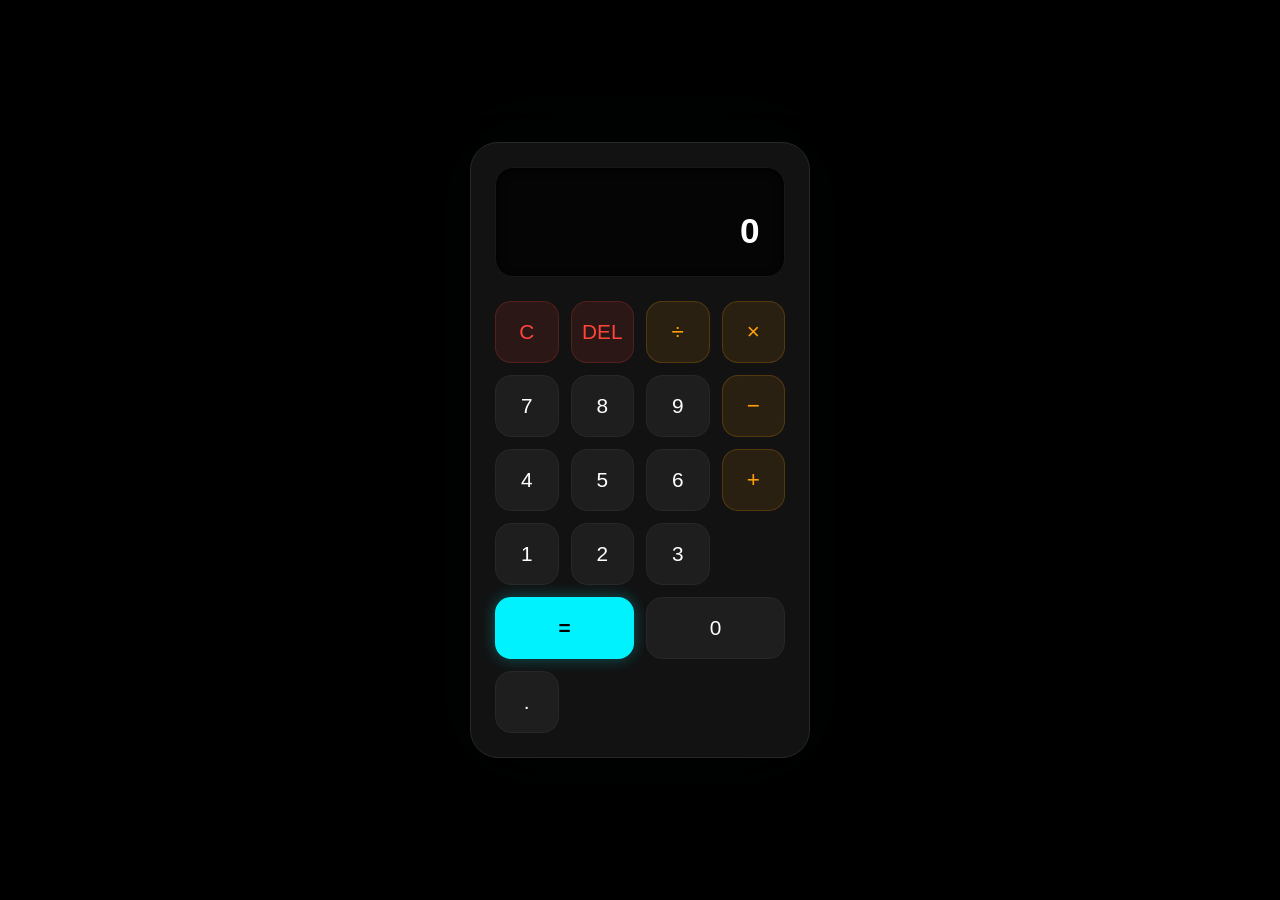
==== Calculator/index.html @ 09d50ef8 "Add files via upload" ====
<!DOCTYPE html>
<html lang="en">
<head>
  <meta charset="UTF-8">
  <meta name="viewport" content="width=device-width, initial-scale=1.0">
  <title> Calculator</title>
  <style>
    :root {
      --bg-dark: #000000;
      --card-bg: #121212;
      --display-bg: #050505;
      --btn-bg: #1e1e1e;
      --btn-hover: #2d2d2d;
      --btn-active: #383838;
      
      --accent-cyan: #00f2fe;
      --accent-orange: #ff9f0a;
      --accent-red: #ff453a;
      --text-primary: #ffffff;
      --text-secondary: #a1a1aa;
    }

    * {
      box-sizing: border-box;
      margin: 0;
      padding: 0;
      font-family: 'SF Pro Display', -apple-system, BlinkMacSystemFont, 'Segoe UI', Roboto, sans-serif;
    }

    body {
      display: flex;
      justify-content: center;
      align-items: center;
      min-height: 100vh;
      background-color: var(--bg-dark);
      color: var(--text-primary);
    }

    .calculator {
      width: 340px;
      padding: 24px;
      border-radius: 28px;
      background: var(--card-bg);
      border: 1px solid #27272a;
      box-shadow: 0 20px 40px rgba(0, 0, 0, 0.8),
                  0 0 80px rgba(0, 242, 254, 0.03);
    }

    .display {
      background: var(--display-bg);
      border-radius: 18px;
      padding: 20px 24px;
      margin-bottom: 24px;
      text-align: right;
      border: 1px solid #18181b;
      box-shadow: inset 0 2px 8px rgba(0, 0, 0, 0.9);
    }

    .expression {
      color: var(--text-secondary);
      font-size: 0.95rem;
      min-height: 1.4rem;
      letter-spacing: 0.5px;
    }

    .result {
      color: var(--text-primary);
      font-size: 2.2rem;
      font-weight: 600;
      min-height: 2.8rem;
      word-wrap: break-word;
      word-break: break-all;
      letter-spacing: 0.5px;
    }

    .buttons {
      display: grid;
      grid-template-columns: repeat(4, 1fr);
      gap: 12px;
    }

    button {
      height: 62px;
      font-size: 1.3rem;
      font-weight: 500;
      border: 1px solid #27272a;
      border-radius: 16px;
      background: var(--btn-bg);
      color: var(--text-primary);
      cursor: pointer;
      transition: all 0.15s ease;
      user-select: none;
    }

    button:hover {
      background: var(--btn-hover);
      border-color: #3f3f46;
      transform: translateY(-1px);
    }

    button:active {
      transform: translateY(1px);
      background: var(--btn-active);
    }

    /* Clear / Delete Buttons */
    button.action {
      color: var(--accent-red);
      background: rgba(255, 69, 58, 0.1);
      border-color: rgba(255, 69, 58, 0.2);
    }

    button.action:hover {
      background: rgba(255, 69, 58, 0.2);
      border-color: rgba(255, 69, 58, 0.4);
    }

    /* Arithmetic Operators */
    button.operator {
      color: var(--accent-orange);
      background: rgba(255, 159, 10, 0.1);
      border-color: rgba(255, 159, 10, 0.2);
      font-size: 1.4rem;
    }

    button.operator:hover {
      background: rgba(255, 159, 10, 0.2);
      border-color: rgba(255, 159, 10, 0.4);
    }

    /* Equals Button */
    button.equals {
      background: var(--accent-cyan);
      color: #000000;
      border: none;
      grid-column: span 2;
      font-weight: 700;
      box-shadow: 0 0 15px rgba(0, 242, 254, 0.3);
    }

    button.equals:hover {
      background: #38f9d7;
      box-shadow: 0 0 25px rgba(0, 242, 254, 0.5);
    }
  </style>
</head>
<body>

  <div class="calculator">
    <div class="display">
      <div id="expression" class="expression"></div>
      <div id="result" class="result">0</div>
    </div>
    <div class="buttons">
      <button class="action" onclick="clearDisplay()">C</button>
      <button class="action" onclick="deleteLast()">DEL</button>
      <button class="operator" onclick="appendOperator('/')">&divide;</button>
      <button class="operator" onclick="appendOperator('*')">&times;</button>

      <button onclick="appendNumber('7')">7</button>
      <button onclick="appendNumber('8')">8</button>
      <button onclick="appendNumber('9')">9</button>
      <button class="operator" onclick="appendOperator('-')">&minus;</button>

      <button onclick="appendNumber('4')">4</button>
      <button onclick="appendNumber('5')">5</button>
      <button onclick="appendNumber('6')">6</button>
      <button class="operator" onclick="appendOperator('+')">+</button>

      <button onclick="appendNumber('1')">1</button>
      <button onclick="appendNumber('2')">2</button>
      <button onclick="appendNumber('3')">3</button>
      <button class="equals" onclick="calculate()">=</button>

      <button onclick="appendNumber('0')" style="grid-column: span 2;">0</button>
      <button onclick="appendDecimal('.')">.</button>
    </div>
  </div>

  <script>
    const expressionEl = document.getElementById('expression');
    const resultEl = document.getElementById('result');

    let currentInput = '0';
    let previousInput = '';
    let operator = null;
    let shouldResetResult = false;

    function updateDisplay() {
      resultEl.textContent = currentInput;
      if (operator !== null) {
        const symbol = operator === '*' ? '×' : operator === '/' ? '÷' : operator === '-' ? '−' : '+';
        expressionEl.textContent = `${previousInput} ${symbol}`;
      } else {
        expressionEl.textContent = '';
      }
    }

    function appendNumber(number) {
      if (currentInput === '0' || shouldResetResult) {
        currentInput = number;
        shouldResetResult = false;
      } else {
        currentInput += number;
      }
      updateDisplay();
    }

    function appendDecimal() {
      if (shouldResetResult) {
        currentInput = '0.';
        shouldResetResult = false;
      } else if (!currentInput.includes('.')) {
        currentInput += '.';
      }
      updateDisplay();
    }

    function appendOperator(op) {
      if (operator !== null && !shouldResetResult) {
        calculate();
      }
      previousInput = currentInput;
      operator = op;
      shouldResetResult = true;
      updateDisplay();
    }

    function calculate() {
      if (operator === null || shouldResetResult) return;

      const prev = parseFloat(previousInput);
      const current = parseFloat(currentInput);
      let res = 0;

      switch (operator) {
        case '+': res = prev + current; break;
        case '-': res = prev - current; break;
        case '*': res = prev * current; break;
        case '/': 
          if (current === 0) {
            currentInput = 'Error';
            operator = null;
            previousInput = '';
            shouldResetResult = true;
            updateDisplay();
            return;
          }
          res = prev / current; 
          break;
      }

      currentInput = Math.round(res * 1000000) / 1000000 + '';
      operator = null;
      previousInput = '';
      shouldResetResult = true;
      updateDisplay();
    }

    function clearDisplay() {
      currentInput = '0';
      previousInput = '';
      operator = null;
      shouldResetResult = false;
      updateDisplay();
    }

    function deleteLast() {
      if (shouldResetResult) return;
      if (currentInput.length === 1) {
        currentInput = '0';
      } else {
        currentInput = currentInput.slice(0, -1);
      }
      updateDisplay();
    }

    // Keyboard support
    document.addEventListener('keydown', (e) => {
      if (e.key >= '0' && e.key <= '9') appendNumber(e.key);
      if (e.key === '.') appendDecimal();
      if (e.key === '+' || e.key === '-') appendOperator(e.key);
      if (e.key === '*') appendOperator('*');
      if (e.key === '/') {
        e.preventDefault();
        appendOperator('/');
      }
      if (e.key === 'Enter' || e.key === '=') {
        e.preventDefault();
        calculate();
      }
      if (e.key === 'Backspace') deleteLast();
      if (e.key === 'Escape') clearDisplay();
    });
  </script>
</body>
</html>
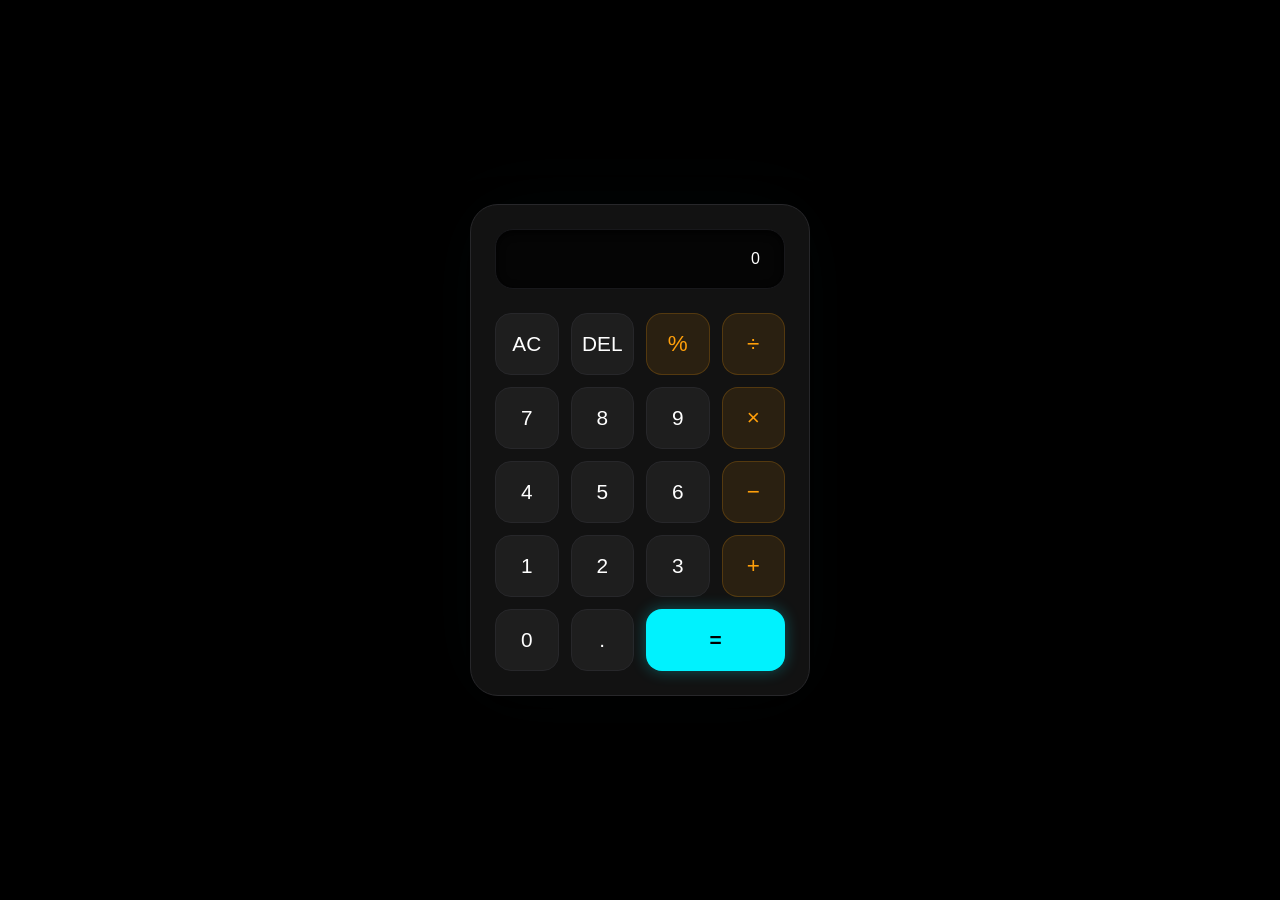
==== commit e4319a12: "Update index.html" ====
--- a/Calculator/index.html
+++ b/Calculator/index.html
@@ -1,297 +1,62 @@
-<!DOCTYPE html>
+<!doctype html>
 <html lang="en">
-<head>
-  <meta charset="UTF-8">
-  <meta name="viewport" content="width=device-width, initial-scale=1.0">
-  <title> Calculator</title>
-  <style>
-    :root {
-      --bg-dark: #000000;
-      --card-bg: #121212;
-      --display-bg: #050505;
-      --btn-bg: #1e1e1e;
-      --btn-hover: #2d2d2d;
-      --btn-active: #383838;
-      
-      --accent-cyan: #00f2fe;
-      --accent-orange: #ff9f0a;
-      --accent-red: #ff453a;
-      --text-primary: #ffffff;
-      --text-secondary: #a1a1aa;
-    }
+  <head>
+    <meta charset="UTF-8" />
+    <meta name="viewport" content="width=device-width, initial-scale=1.0" />
 
-    * {
-      box-sizing: border-box;
-      margin: 0;
-      padding: 0;
-      font-family: 'SF Pro Display', -apple-system, BlinkMacSystemFont, 'Segoe UI', Roboto, sans-serif;
-    }
+    <title>Calculator</title>
 
-    body {
-      display: flex;
-      justify-content: center;
-      align-items: center;
-      min-height: 100vh;
-      background-color: var(--bg-dark);
-      color: var(--text-primary);
-    }
+    <link rel="stylesheet" href="style.css" />
+  </head>
 
-    .calculator {
-      width: 340px;
-      padding: 24px;
-      border-radius: 28px;
-      background: var(--card-bg);
-      border: 1px solid #27272a;
-      box-shadow: 0 20px 40px rgba(0, 0, 0, 0.8),
-                  0 0 80px rgba(0, 242, 254, 0.03);
-    }
+  <body>
+    <div class="calculator">
+   
+      <div class="display">
+        <div id="previous"></div>
+        <div id="current">0</div>
+      </div>
+      <div class="buttons">
+        <button class="btn clear" data-action="clear">AC</button>
 
-    .display {
-      background: var(--display-bg);
-      border-radius: 18px;
-      padding: 20px 24px;
-      margin-bottom: 24px;
-      text-align: right;
-      border: 1px solid #18181b;
-      box-shadow: inset 0 2px 8px rgba(0, 0, 0, 0.9);
-    }
+        <button class="btn delete" data-action="delete">DEL</button>
 
-    .expression {
-      color: var(--text-secondary);
-      font-size: 0.95rem;
-      min-height: 1.4rem;
-      letter-spacing: 0.5px;
-    }
+        <button class="btn operator" data-operator="%">%</button>
 
-    .result {
-      color: var(--text-primary);
-      font-size: 2.2rem;
-      font-weight: 600;
-      min-height: 2.8rem;
-      word-wrap: break-word;
-      word-break: break-all;
-      letter-spacing: 0.5px;
-    }
+        <button class="btn operator" data-operator="/">÷</button>
 
-    .buttons {
-      display: grid;
-      grid-template-columns: repeat(4, 1fr);
-      gap: 12px;
-    }
+        <button class="btn number" data-number="7">7</button>
 
-    button {
-      height: 62px;
-      font-size: 1.3rem;
-      font-weight: 500;
-      border: 1px solid #27272a;
-      border-radius: 16px;
-      background: var(--btn-bg);
-      color: var(--text-primary);
-      cursor: pointer;
-      transition: all 0.15s ease;
-      user-select: none;
-    }
+        <button class="btn number" data-number="8">8</button>
 
-    button:hover {
-      background: var(--btn-hover);
-      border-color: #3f3f46;
-      transform: translateY(-1px);
-    }
+        <button class="btn number" data-number="9">9</button>
 
-    button:active {
-      transform: translateY(1px);
-      background: var(--btn-active);
-    }
+        <button class="btn operator" data-operator="*">×</button>
 
-    /* Clear / Delete Buttons */
-    button.action {
-      color: var(--accent-red);
-      background: rgba(255, 69, 58, 0.1);
-      border-color: rgba(255, 69, 58, 0.2);
-    }
+        <button class="btn number" data-number="4">4</button>
 
-    button.action:hover {
-      background: rgba(255, 69, 58, 0.2);
-      border-color: rgba(255, 69, 58, 0.4);
-    }
+        <button class="btn number" data-number="5">5</button>
 
-    /* Arithmetic Operators */
-    button.operator {
-      color: var(--accent-orange);
-      background: rgba(255, 159, 10, 0.1);
-      border-color: rgba(255, 159, 10, 0.2);
-      font-size: 1.4rem;
-    }
+        <button class="btn number" data-number="6">6</button>
 
-    button.operator:hover {
-      background: rgba(255, 159, 10, 0.2);
-      border-color: rgba(255, 159, 10, 0.4);
-    }
+        <button class="btn operator" data-operator="-">−</button>
 
-    /* Equals Button */
-    button.equals {
-      background: var(--accent-cyan);
-      color: #000000;
-      border: none;
-      grid-column: span 2;
-      font-weight: 700;
-      box-shadow: 0 0 15px rgba(0, 242, 254, 0.3);
-    }
+        <button class="btn number" data-number="1">1</button>
 
-    button.equals:hover {
-      background: #38f9d7;
-      box-shadow: 0 0 25px rgba(0, 242, 254, 0.5);
-    }
-  </style>
-</head>
-<body>
+        <button class="btn number" data-number="2">2</button>
 
-  <div class="calculator">
-    <div class="display">
-      <div id="expression" class="expression"></div>
-      <div id="result" class="result">0</div>
+        <button class="btn number" data-number="3">3</button>
+
+        <button class="btn operator" data-operator="+">+</button>
+
+        <button class="btn number zero" data-number="0">0</button>
+
+        <button class="btn number" data-number=".">.</button>
+
+        <button class="btn equals" data-action="equals">=</button>
+      </div>
     </div>
-    <div class="buttons">
-      <button class="action" onclick="clearDisplay()">C</button>
-      <button class="action" onclick="deleteLast()">DEL</button>
-      <button class="operator" onclick="appendOperator('/')">&divide;</button>
-      <button class="operator" onclick="appendOperator('*')">&times;</button>
 
-      <button onclick="appendNumber('7')">7</button>
-      <button onclick="appendNumber('8')">8</button>
-      <button onclick="appendNumber('9')">9</button>
-      <button class="operator" onclick="appendOperator('-')">&minus;</button>
-
-      <button onclick="appendNumber('4')">4</button>
-      <button onclick="appendNumber('5')">5</button>
-      <button onclick="appendNumber('6')">6</button>
-      <button class="operator" onclick="appendOperator('+')">+</button>
-
-      <button onclick="appendNumber('1')">1</button>
-      <button onclick="appendNumber('2')">2</button>
-      <button onclick="appendNumber('3')">3</button>
-      <button class="equals" onclick="calculate()">=</button>
-
-      <button onclick="appendNumber('0')" style="grid-column: span 2;">0</button>
-      <button onclick="appendDecimal('.')">.</button>
-    </div>
-  </div>
-
-  <script>
-    const expressionEl = document.getElementById('expression');
-    const resultEl = document.getElementById('result');
-
-    let currentInput = '0';
-    let previousInput = '';
-    let operator = null;
-    let shouldResetResult = false;
-
-    function updateDisplay() {
-      resultEl.textContent = currentInput;
-      if (operator !== null) {
-        const symbol = operator === '*' ? '×' : operator === '/' ? '÷' : operator === '-' ? '−' : '+';
-        expressionEl.textContent = `${previousInput} ${symbol}`;
-      } else {
-        expressionEl.textContent = '';
-      }
-    }
-
-    function appendNumber(number) {
-      if (currentInput === '0' || shouldResetResult) {
-        currentInput = number;
-        shouldResetResult = false;
-      } else {
-        currentInput += number;
-      }
-      updateDisplay();
-    }
-
-    function appendDecimal() {
-      if (shouldResetResult) {
-        currentInput = '0.';
-        shouldResetResult = false;
-      } else if (!currentInput.includes('.')) {
-        currentInput += '.';
-      }
-      updateDisplay();
-    }
-
-    function appendOperator(op) {
-      if (operator !== null && !shouldResetResult) {
-        calculate();
-      }
-      previousInput = currentInput;
-      operator = op;
-      shouldResetResult = true;
-      updateDisplay();
-    }
-
-    function calculate() {
-      if (operator === null || shouldResetResult) return;
-
-      const prev = parseFloat(previousInput);
-      const current = parseFloat(currentInput);
-      let res = 0;
-
-      switch (operator) {
-        case '+': res = prev + current; break;
-        case '-': res = prev - current; break;
-        case '*': res = prev * current; break;
-        case '/': 
-          if (current === 0) {
-            currentInput = 'Error';
-            operator = null;
-            previousInput = '';
-            shouldResetResult = true;
-            updateDisplay();
-            return;
-          }
-          res = prev / current; 
-          break;
-      }
-
-      currentInput = Math.round(res * 1000000) / 1000000 + '';
-      operator = null;
-      previousInput = '';
-      shouldResetResult = true;
-      updateDisplay();
-    }
-
-    function clearDisplay() {
-      currentInput = '0';
-      previousInput = '';
-      operator = null;
-      shouldResetResult = false;
-      updateDisplay();
-    }
-
-    function deleteLast() {
-      if (shouldResetResult) return;
-      if (currentInput.length === 1) {
-        currentInput = '0';
-      } else {
-        currentInput = currentInput.slice(0, -1);
-      }
-      updateDisplay();
-    }
-
-    // Keyboard support
-    document.addEventListener('keydown', (e) => {
-      if (e.key >= '0' && e.key <= '9') appendNumber(e.key);
-      if (e.key === '.') appendDecimal();
-      if (e.key === '+' || e.key === '-') appendOperator(e.key);
-      if (e.key === '*') appendOperator('*');
-      if (e.key === '/') {
-        e.preventDefault();
-        appendOperator('/');
-      }
-      if (e.key === 'Enter' || e.key === '=') {
-        e.preventDefault();
-        calculate();
-      }
-      if (e.key === 'Backspace') deleteLast();
-      if (e.key === 'Escape') clearDisplay();
-    });
-  </script>
-</body>
-</html>+    <script src="script.js"></script>
+  </body>
+</html>
--- a/Calculator/style.css
+++ b/Calculator/style.css
@@ -0,0 +1,137 @@
+    :root {
+      --bg-dark: #000000;
+      --card-bg: #121212;
+      --display-bg: #050505;
+      --btn-bg: #1e1e1e;
+      --btn-hover: #2d2d2d;
+      --btn-active: #383838;
+      
+      --accent-cyan: #00f2fe;
+      --accent-orange: #ff9f0a;
+      --accent-red: #ff453a;
+      --text-primary: #ffffff;
+      --text-secondary: #a1a1aa;
+    }
+
+    * {
+      box-sizing: border-box;
+      margin: 0;
+      padding: 0;
+      font-family: 'SF Pro Display', -apple-system, BlinkMacSystemFont, 'Segoe UI', Roboto, sans-serif;
+    }
+
+    body {
+      display: flex;
+      justify-content: center;
+      align-items: center;
+      min-height: 100vh;
+      background-color: var(--bg-dark);
+      color: var(--text-primary);
+    }
+
+    .calculator {
+      width: 340px;
+      padding: 24px;
+      border-radius: 28px;
+      background: var(--card-bg);
+      border: 1px solid #27272a;
+      box-shadow: 0 20px 40px rgba(0, 0, 0, 0.8),
+                  0 0 80px rgba(0, 242, 254, 0.03);
+    }
+
+    .display {
+      background: var(--display-bg);
+      border-radius: 18px;
+      padding: 20px 24px;
+      margin-bottom: 24px;
+      text-align: right;
+      border: 1px solid #18181b;
+      box-shadow: inset 0 2px 8px rgba(0, 0, 0, 0.9);
+    }
+
+    .expression {
+      color: var(--text-secondary);
+      font-size: 0.95rem;
+      min-height: 1.4rem;
+      letter-spacing: 0.5px;
+    }
+
+    .result {
+      color: var(--text-primary);
+      font-size: 2.2rem;
+      font-weight: 600;
+      min-height: 2.8rem;
+      word-wrap: break-word;
+      word-break: break-all;
+      letter-spacing: 0.5px;
+    }
+
+    .buttons {
+      display: grid;
+      grid-template-columns: repeat(4, 1fr);
+      gap: 12px;
+    }
+
+    button {
+      height: 62px;
+      font-size: 1.3rem;
+      font-weight: 500;
+      border: 1px solid #27272a;
+      border-radius: 16px;
+      background: var(--btn-bg);
+      color: var(--text-primary);
+      cursor: pointer;
+      transition: all 0.15s ease;
+      user-select: none;
+    }
+
+    button:hover {
+      background: var(--btn-hover);
+      border-color: #3f3f46;
+      transform: translateY(-1px);
+    }
+
+    button:active {
+      transform: translateY(1px);
+      background: var(--btn-active);
+    }
+
+  
+    button.action {
+      color: var(--accent-red);
+      background: rgba(255, 69, 58, 0.1);
+      border-color: rgba(255, 69, 58, 0.2);
+    }
+
+    button.action:hover {
+      background: rgba(255, 69, 58, 0.2);
+      border-color: rgba(255, 69, 58, 0.4);
+    }
+
+
+    button.operator {
+      color: var(--accent-orange);
+      background: rgba(255, 159, 10, 0.1);
+      border-color: rgba(255, 159, 10, 0.2);
+      font-size: 1.4rem;
+    }
+
+    button.operator:hover {
+      background: rgba(255, 159, 10, 0.2);
+      border-color: rgba(255, 159, 10, 0.4);
+    }
+
+
+    button.equals {
+      background: var(--accent-cyan);
+      color: #000000;
+      border: none;
+      grid-column: span 2;
+      font-weight: 700;
+      box-shadow: 0 0 15px rgba(0, 242, 254, 0.3);
+    }
+
+    button.equals:hover {
+      background: #38f9d7;
+      box-shadow: 0 0 25px rgba(0, 242, 254, 0.5);
+    }
